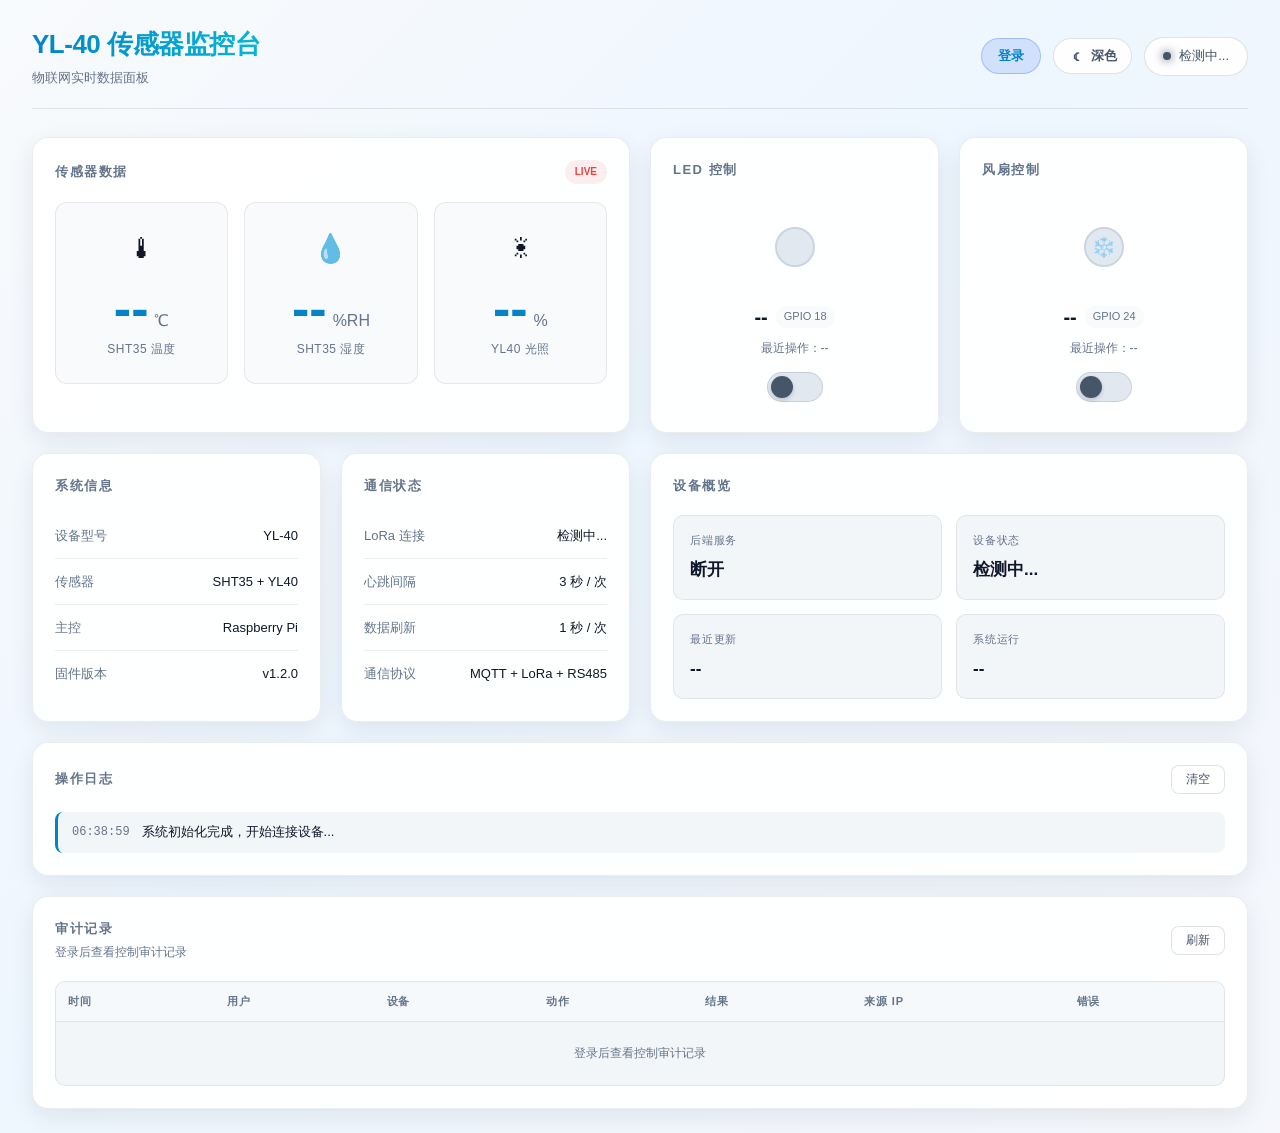
==== frontend/index.html @ 2ac8894a "2.3" ====
<!DOCTYPE html>
<html lang="zh-CN">
<head>
    <meta charset="utf-8">
    <meta name="viewport" content="width=device-width, initial-scale=1.0">
    <title>YL40 监控台</title>
    <link rel="icon" href="favicon.svg" type="image/svg+xml">
    <link rel="stylesheet" href="style.css?v=20260604-auth-toast">
</head>
<body>
    <div class="container">
        <header class="page-header">
            <div class="header-left">
                <h1>YL-40 传感器监控台</h1>
                <p class="subtitle">物联网实时数据面板</p>
            </div>
            <div class="header-right">
                <button class="login-btn" id="login-button" type="button" aria-label="登录控制权限">
                    <span id="login-label">登录</span>
                </button>
                <button class="theme-toggle" id="theme-toggle" type="button" aria-label="切换浅色模式">
                    <span class="theme-icon" id="theme-icon">☀</span>
                    <span id="theme-label">浅色</span>
                </button>
                <div class="device-badge" id="device-badge">
                    <span class="badge-dot"></span>
                    <span id="device-status">检测中...</span>
                </div>
            </div>
        </header>

        <main class="dashboard-grid">
            <!-- 第一行：传感器(2列) + LED(1列) + 风扇(1列) -->
            <section class="card card-col-2">
                <div class="card-header">
                    <h2>传感器数据</h2>
                    <span class="live-badge">LIVE</span>
                </div>
                <div class="metrics-grid metrics-large">
                    <div class="metric-box">
                        <div class="metric-icon">🌡</div>
                        <div class="metric-data">
                            <span class="metric-value" id="temp">--</span>
                            <span class="metric-unit">℃</span>
                        </div>
                        <div class="metric-label">SHT35 温度</div>
                    </div>
                    <div class="metric-box">
                        <div class="metric-icon">💧</div>
                        <div class="metric-data">
                            <span class="metric-value" id="humidity">--</span>
                            <span class="metric-unit">%RH</span>
                        </div>
                        <div class="metric-label">SHT35 湿度</div>
                    </div>
                    <div class="metric-box">
                        <div class="metric-icon">☀</div>
                        <div class="metric-data">
                            <span class="metric-value" id="light">--</span>
                            <span class="metric-unit">%</span>
                        </div>
                        <div class="metric-label">YL40 光照</div>
                    </div>
                </div>
            </section>

            <section class="card">
                <div class="card-header">
                    <h2>LED 控制</h2>
                </div>
                <div class="control-panel">
                    <div class="control-visual">
                        <div class="led-glow" id="led-glow"></div>
                        <div class="led-bulb" id="led-bulb"></div>
                    </div>
                    <div class="control-info">
                        <div class="control-state-row">
                            <span class="control-state" id="led-status">--</span>
                            <span class="control-pin">GPIO 18</span>
                        </div>
                        <div class="control-meta">
                            最近操作：<span id="led-last-time">--</span>
                        </div>
                    </div>
                    <label class="switch">
                        <input type="checkbox" id="led-switch">
                        <span class="slider"></span>
                    </label>
                </div>
            </section>

            <section class="card">
                <div class="card-header">
                    <h2>风扇控制</h2>
                </div>
                <div class="control-panel">
                    <div class="control-visual">
                        <div class="fan-glow" id="fan-glow"></div>
                        <div class="fan-icon" id="fan-bulb">❄️</div>
                    </div>
                    <div class="control-info">
                        <div class="control-state-row">
                            <span class="control-state" id="fan-status">--</span>
                            <span class="control-pin">GPIO 24</span>
                        </div>
                        <div class="control-meta">
                            最近操作：<span id="fan-last-time">--</span>
                        </div>
                    </div>
                    <label class="switch">
                        <input type="checkbox" id="fan-switch">
                        <span class="slider"></span>
                    </label>
                </div>
            </section>

            <!-- 第二行：系统信息(1列) + 通信状态(1列) + 设备概览(2列) -->
            <section class="card">
                <div class="card-header">
                    <h2>系统信息</h2>
                </div>
                <div class="info-list">
                    <div class="info-row">
                        <span class="info-key">设备型号</span>
                        <span class="info-val">YL-40</span>
                    </div>
                    <div class="info-row">
                        <span class="info-key">传感器</span>
                        <span class="info-val">SHT35 + YL40</span>
                    </div>
                    <div class="info-row">
                        <span class="info-key">主控</span>
                        <span class="info-val">Raspberry Pi</span>
                    </div>
                    <div class="info-row">
                        <span class="info-key">固件版本</span>
                        <span class="info-val">v1.2.0</span>
                    </div>
                </div>
            </section>

            <section class="card">
                <div class="card-header">
                    <h2>通信状态</h2>
                </div>
                <div class="info-list">
                    <div class="info-row">
                        <span class="info-key">LoRa 连接</span>
                        <span class="info-val" id="lora-status">检测中...</span>
                    </div>
                    <div class="info-row">
                        <span class="info-key">心跳间隔</span>
                        <span class="info-val">3 秒 / 次</span>
                    </div>
                    <div class="info-row">
                        <span class="info-key">数据刷新</span>
                        <span class="info-val">1 秒 / 次</span>
                    </div>
                    <div class="info-row">
                        <span class="info-key">通信协议</span>
                        <span class="info-val">MQTT + LoRa + RS485</span>
                    </div>
                </div>
            </section>

            <section class="card card-col-2">
                <div class="card-header">
                    <h2>设备概览</h2>
                </div>
                <div class="overview-grid">
                    <div class="overview-item">
                        <span class="overview-label">后端服务</span>
                        <span class="overview-value" id="backend-status">连接中...</span>
                    </div>
                    <div class="overview-item">
                        <span class="overview-label">设备状态</span>
                        <span class="overview-value" id="overview-device-status">检测中...</span>
                    </div>
                    <div class="overview-item">
                        <span class="overview-label">最近更新</span>
                        <span class="overview-value" id="last-update-time">--</span>
                    </div>
                    <div class="overview-item">
                        <span class="overview-label">系统运行</span>
                        <span class="overview-value" id="uptime">--</span>
                    </div>
                </div>
            </section>

            <!-- 第三行：日志占满整行 -->
            <section class="card log-card">
                <div class="card-header">
                    <h2>操作日志</h2>
                    <button class="clear-btn" id="clear-log">清空</button>
                </div>
                <div class="log-list" id="log-list"></div>
            </section>

            <section class="card audit-card">
                <div class="card-header">
                    <div>
                        <h2>审计记录</h2>
                        <p class="audit-subtitle" id="audit-hint">登录后查看控制审计记录</p>
                    </div>
                    <button class="clear-btn" id="audit-refresh" type="button">刷新</button>
                </div>
                <div class="audit-table-wrap">
                    <table class="audit-table">
                        <thead>
                            <tr>
                                <th>时间</th>
                                <th>用户</th>
                                <th>设备</th>
                                <th>动作</th>
                                <th>结果</th>
                                <th>来源 IP</th>
                                <th>错误</th>
                            </tr>
                        </thead>
                        <tbody id="audit-log-list">
                            <tr>
                                <td colspan="7" class="audit-empty">登录后查看控制审计记录</td>
                            </tr>
                        </tbody>
                    </table>
                </div>
            </section>
        </main>
    </div>

    <div class="modal-backdrop hidden" id="login-modal" aria-hidden="true">
        <div class="login-modal" role="dialog" aria-modal="true" aria-labelledby="login-title">
            <div class="login-visual">
                <div class="login-orbit">
                    <span></span>
                    <span></span>
                    <span></span>
                    <div class="login-core">YL</div>
                </div>
                <div class="login-visual-copy">
                    <h2>硬件控制权限</h2>
                    <p>登录后才能写入 LoRa 控制链路，传感器与设备状态仍保持实时可见。</p>
                </div>
                <div class="login-signal-grid">
                    <div>
                        <span>AUTH</span>
                        <strong>TOKEN</strong>
                    </div>
                    <div>
                        <span>WRITE</span>
                        <strong>LOCKED</strong>
                    </div>
                    <div>
                        <span>BUS</span>
                        <strong>SERIAL</strong>
                    </div>
                </div>
            </div>
            <div class="login-panel">
                <div class="login-modal-header">
                    <div>
                        <span class="login-kicker">SECURE CONTROL</span>
                        <h2 id="login-title">登录控制权限</h2>
                    </div>
                    <button class="modal-close" id="login-close" type="button" aria-label="关闭登录弹窗">×</button>
                </div>
                <form class="login-form" id="login-form">
                    <label class="login-field">
                        <span>用户名</span>
                        <input id="login-username" name="username" type="text" autocomplete="username" required>
                    </label>
                    <label class="login-field">
                        <span>密码</span>
                        <input id="login-password" name="password" type="password" autocomplete="current-password" required>
                    </label>
                    <p class="login-help">注册请联系管理员</p>
                    <p class="login-error hidden" id="login-error"></p>
                    <button class="login-submit" id="login-submit" type="submit">登录</button>
                </form>
            </div>
        </div>
    </div>

    <div class="auth-toast hidden" id="auth-toast" role="status" aria-live="polite">
        <span class="auth-toast-dot"></span>
        <div>
            <strong id="auth-toast-title">控制权限已退出</strong>
            <p id="auth-toast-message">LED 与风扇状态保持不变</p>
        </div>
    </div>

    <script src="app.js?v=20260607-sse"></script>
</body>
</html>
---- frontend/style.css ----
* {
    margin: 0;
    padding: 0;
    box-sizing: border-box;
}

:root {
    --page-bg: linear-gradient(135deg, #0a0f1e 0%, #0f172a 40%, #1a1a40 100%);
    --text-main: #e2e8f0;
    --text-muted: #64748b;
    --text-soft: #94a3b8;
    --text-faint: #475569;
    --card-bg: rgba(30, 41, 59, 0.5);
    --panel-bg: rgba(15, 23, 42, 0.4);
    --panel-bg-soft: rgba(15, 23, 42, 0.35);
    --control-bg: #334155;
    --control-border: #475569;
    --border-soft: rgba(148, 163, 184, 0.08);
    --border-mid: rgba(148, 163, 184, 0.15);
    --header-border: rgba(148, 163, 184, 0.12);
    --shadow-card: 0 4px 24px rgba(0, 0, 0, 0.25);
    --shadow-card-hover: 0 8px 36px rgba(0, 0, 0, 0.35);
    --accent: #38bdf8;
    --accent-gradient-end: #22d3ee;
    --accent-strong: #3b82f6;
    --accent-soft: rgba(59, 130, 246, 0.25);
    --accent-border: rgba(59, 130, 246, 0.5);
    --accent-hover-border: rgba(56, 189, 248, 0.18);
    --accent-glow: rgba(59, 130, 246, 0.35);
    --accent-glow-soft: rgba(59, 130, 246, 0.12);
    --led-border-on: #60a5fa;
    --success: #34d399;
    --success-strong: #10b981;
    --success-soft: rgba(16, 185, 129, 0.08);
    --success-border: rgba(16, 185, 129, 0.4);
    --success-glow: rgba(16, 185, 129, 0.35);
    --success-glow-soft: rgba(16, 185, 129, 0.12);
    --error: #f87171;
    --error-strong: #ef4444;
    --error-soft: rgba(239, 68, 68, 0.1);
    --error-border: rgba(239, 68, 68, 0.4);
    --error-hover-border: rgba(239, 68, 68, 0.25);
    --button-bg: rgba(30, 41, 59, 0.8);
    --scroll-track: rgba(15, 23, 42, 0.3);
    --scroll-thumb: rgba(100, 116, 139, 0.4);
    --knob-shadow: rgba(0, 0, 0, 0.3);
}

body[data-theme="light"] {
    --page-bg: linear-gradient(135deg, #f8fafc 0%, #eef6ff 45%, #f5f7fb 100%);
    --text-main: #0f172a;
    --text-muted: #64748b;
    --text-soft: #475569;
    --text-faint: #64748b;
    --card-bg: rgba(255, 255, 255, 0.92);
    --panel-bg: rgba(248, 250, 252, 0.9);
    --panel-bg-soft: rgba(241, 245, 249, 0.86);
    --control-bg: #e2e8f0;
    --control-border: #cbd5e1;
    --border-soft: rgba(15, 23, 42, 0.08);
    --border-mid: rgba(15, 23, 42, 0.12);
    --header-border: rgba(15, 23, 42, 0.1);
    --shadow-card: 0 8px 24px rgba(15, 23, 42, 0.08);
    --shadow-card-hover: 0 14px 34px rgba(15, 23, 42, 0.12);
    --accent: #0284c7;
    --accent-gradient-end: #06b6d4;
    --accent-strong: #2563eb;
    --accent-soft: rgba(37, 99, 235, 0.14);
    --accent-border: rgba(37, 99, 235, 0.28);
    --accent-hover-border: rgba(2, 132, 199, 0.22);
    --accent-glow: rgba(37, 99, 235, 0.22);
    --accent-glow-soft: rgba(37, 99, 235, 0.1);
    --led-border-on: #60a5fa;
    --success: #059669;
    --success-strong: #10b981;
    --success-soft: rgba(5, 150, 105, 0.08);
    --success-border: rgba(5, 150, 105, 0.28);
    --success-glow: rgba(16, 185, 129, 0.22);
    --success-glow-soft: rgba(16, 185, 129, 0.1);
    --error: #dc2626;
    --error-strong: #ef4444;
    --error-soft: rgba(220, 38, 38, 0.08);
    --error-border: rgba(220, 38, 38, 0.28);
    --error-hover-border: rgba(220, 38, 38, 0.22);
    --button-bg: rgba(255, 255, 255, 0.9);
    --scroll-track: rgba(226, 232, 240, 0.7);
    --scroll-thumb: rgba(100, 116, 139, 0.45);
    --knob-shadow: rgba(15, 23, 42, 0.18);
}

body {
    font-family: -apple-system, BlinkMacSystemFont, "Segoe UI", Roboto, "Helvetica Neue", Arial, sans-serif;
    background: var(--page-bg);
    color: var(--text-main);
    min-height: 100vh;
    line-height: 1.6;
    transition: background 0.25s ease, color 0.25s ease;
}

/* ========== Container ========== */
.container {
    max-width: 1500px;
    margin: 0 auto;
    padding: 24px 32px;
}

/* ========== Header ========== */
.page-header {
    display: flex;
    justify-content: space-between;
    align-items: center;
    flex-wrap: wrap;
    gap: 16px;
    margin-bottom: 28px;
    padding-bottom: 20px;
    border-bottom: 1px solid var(--header-border);
}

.header-left h1 {
    font-size: 26px;
    font-weight: 700;
    background: linear-gradient(90deg, var(--accent), var(--accent-gradient-end));
    -webkit-background-clip: text;
    -webkit-text-fill-color: transparent;
    background-clip: text;
    letter-spacing: -0.5px;
}

.subtitle {
    color: var(--text-muted);
    font-size: 13px;
    margin-top: 2px;
}

.header-right {
    display: flex;
    align-items: center;
    gap: 12px;
    flex-wrap: wrap;
}

.theme-toggle {
    display: inline-flex;
    align-items: center;
    gap: 7px;
    min-height: 36px;
    padding: 8px 14px;
    border-radius: 18px;
    border: 1px solid var(--border-mid);
    background: var(--button-bg);
    color: var(--text-soft);
    font-size: 13px;
    font-weight: 600;
    cursor: pointer;
    transition: color 0.2s ease, background 0.2s ease, border-color 0.2s ease, transform 0.2s ease;
}

.theme-toggle:hover {
    color: var(--accent);
    border-color: var(--accent-border);
    transform: translateY(-1px);
}

.login-btn {
    display: inline-flex;
    align-items: center;
    justify-content: center;
    min-height: 36px;
    padding: 8px 16px;
    border-radius: 18px;
    border: 1px solid var(--accent-border);
    background: var(--accent-soft);
    color: var(--accent);
    font-size: 13px;
    font-weight: 700;
    cursor: pointer;
    transition: color 0.2s ease, background 0.2s ease, border-color 0.2s ease, transform 0.2s ease;
}

.login-btn:hover {
    border-color: var(--accent);
    transform: translateY(-1px);
}

.login-btn.authed {
    color: var(--success);
    background: var(--success-soft);
    border-color: var(--success-border);
}

.login-btn.auth-flash {
    animation: authButtonFlash 0.9s ease;
}

@keyframes authButtonFlash {
    0% { transform: translateY(0) scale(1); }
    35% {
        transform: translateY(-1px) scale(1.04);
        box-shadow: 0 0 0 5px var(--success-soft), 0 0 24px var(--success-glow);
    }
    100% { transform: translateY(0) scale(1); }
}

.theme-icon {
    width: 16px;
    text-align: center;
    line-height: 1;
}

.device-badge {
    display: flex;
    align-items: center;
    gap: 8px;
    padding: 8px 18px;
    border-radius: 20px;
    font-size: 13px;
    font-weight: 500;
    background: var(--button-bg);
    border: 1px solid var(--border-mid);
    transition: all 0.3s;
    color: var(--text-soft);
}

.device-badge.online {
    border-color: var(--success-border);
    color: var(--success);
    background: var(--success-soft);
}

.device-badge.offline {
    border-color: var(--error-border);
    color: var(--error);
    background: var(--error-soft);
}

.badge-dot {
    width: 8px;
    height: 8px;
    border-radius: 50%;
    background: currentColor;
    box-shadow: 0 0 10px currentColor;
}

/* ========== Grid Layout ========== */
.dashboard-grid {
    display: grid;
    grid-template-columns: repeat(4, 1fr);
    gap: 20px;
}

.dashboard-grid > * {
    min-width: 0;
}

.card-col-2 {
    grid-column: span 2;
}

.log-card {
    grid-column: 1 / -1;
}

/* ========== Card ========== */
.card {
    min-width: 0;
    background: var(--card-bg);
    backdrop-filter: blur(16px);
    -webkit-backdrop-filter: blur(16px);
    border: 1px solid var(--border-soft);
    border-radius: 16px;
    padding: 22px;
    box-shadow: var(--shadow-card);
    transition: transform 0.25s ease, border-color 0.25s ease, box-shadow 0.25s ease, background 0.25s ease;
}

.card:hover {
    border-color: var(--accent-hover-border);
    box-shadow: var(--shadow-card-hover);
    transform: translateY(-2px);
}

.card-header {
    display: flex;
    justify-content: space-between;
    align-items: center;
    margin-bottom: 18px;
}

.card-header h2 {
    font-size: 13px;
    font-weight: 600;
    color: var(--text-faint);
    text-transform: uppercase;
    letter-spacing: 1.5px;
}

.live-badge {
    font-size: 10px;
    font-weight: 800;
    color: var(--error-strong);
    background: var(--error-soft);
    padding: 4px 10px;
    border-radius: 12px;
    animation: pulse 2.5s infinite;
}

@keyframes pulse {
    0%, 100% { opacity: 1; }
    50% { opacity: 0.35; }
}

/* ========== Metrics ========== */
.metrics-grid {
    display: grid;
    grid-template-columns: repeat(3, minmax(0, 1fr));
    gap: 16px;
}

.metric-box {
    text-align: center;
    padding: 24px 16px;
    background: var(--panel-bg);
    border-radius: 12px;
    border: 1px solid var(--border-soft);
}

.metric-icon {
    font-size: 28px;
    margin-bottom: 10px;
    filter: grayscale(0.2);
}

.metric-data {
    display: flex;
    justify-content: center;
    align-items: baseline;
    gap: 6px;
    margin-bottom: 6px;
}

.metric-value {
    font-size: 52px;
    font-weight: 700;
    color: var(--accent);
    line-height: 1;
    font-variant-numeric: tabular-nums;
}

.metric-unit {
    font-size: 16px;
    color: var(--text-muted);
    font-weight: 500;
}

.metric-label {
    font-size: 12px;
    color: var(--text-faint);
    letter-spacing: 0.5px;
}

/* ========== Control Panel (LED & Fan) ========== */
.control-panel {
    display: flex;
    flex-direction: column;
    align-items: center;
    gap: 14px;
    padding: 8px 0;
}

.control-visual {
    position: relative;
    width: 80px;
    height: 80px;
    display: flex;
    align-items: center;
    justify-content: center;
}

/* LED bulb */
.led-bulb {
    position: relative;
    width: 40px;
    height: 40px;
    border-radius: 50%;
    background: var(--control-bg);
    border: 2px solid var(--control-border);
    transition: all 0.4s ease;
    z-index: 2;
}

.led-bulb.on {
    background: var(--accent-strong);
    border-color: var(--led-border-on);
    box-shadow: 0 0 20px var(--accent-strong), 0 0 40px var(--accent-glow);
}

.led-glow {
    position: absolute;
    width: 40px;
    height: 40px;
    border-radius: 50%;
    background: transparent;
    transition: all 0.4s ease;
    z-index: 1;
}

.led-glow.on {
    width: 72px;
    height: 72px;
    background: var(--accent-glow-soft);
    filter: blur(14px);
}

/* Fan icon */
.fan-icon {
    position: relative;
    width: 40px;
    height: 40px;
    border-radius: 50%;
    background: var(--control-bg);
    border: 2px solid var(--control-border);
    font-size: 20px;
    display: flex;
    align-items: center;
    justify-content: center;
    z-index: 2;
    user-select: none;
    transition: all 0.35s ease;
}

.fan-icon.on {
    background: rgba(59, 130, 246, 0.1);
    border-color: rgba(96, 165, 250, 0.66);
    box-shadow: 0 0 16px rgba(59, 130, 246, 0.38), 0 0 28px rgba(79, 70, 229, 0.14);
    animation: fanSpin 0.6s linear infinite;
}

@keyframes fanSpin {
    from { transform: rotate(0deg); }
    to { transform: rotate(360deg); }
}

.fan-glow {
    position: absolute;
    width: 40px;
    height: 40px;
    border-radius: 50%;
    background: transparent;
    transition: all 0.4s ease;
    z-index: 1;
}

.fan-glow.on {
    width: 72px;
    height: 72px;
    background: var(--accent-glow-soft);
    filter: blur(14px);
}

/* Control info text */
.control-info {
    text-align: center;
    display: flex;
    flex-direction: column;
    gap: 6px;
}

.control-state-row {
    display: flex;
    align-items: center;
    justify-content: center;
    gap: 8px;
}

.control-state {
    font-size: 20px;
    font-weight: 700;
    color: var(--text-main);
}

.control-pin {
    font-size: 11px;
    color: var(--text-muted);
    background: var(--panel-bg);
    padding: 2px 8px;
    border-radius: 10px;
}

.control-meta {
    font-size: 12px;
    color: var(--text-faint);
}

/* ========== Switch ========== */
.switch {
    position: relative;
    display: inline-block;
    width: 56px;
    height: 30px;
}

.switch input {
    opacity: 0;
    width: 0;
    height: 0;
}

.slider {
    position: absolute;
    cursor: pointer;
    top: 0;
    left: 0;
    right: 0;
    bottom: 0;
    background-color: var(--control-bg);
    transition: .3s;
    border-radius: 30px;
    border: 1px solid var(--border-mid);
}

.slider:before {
    position: absolute;
    content: "";
    height: 22px;
    width: 22px;
    left: 3px;
    bottom: 3px;
    background-color: var(--text-soft);
    transition: .3s;
    border-radius: 50%;
    box-shadow: 0 2px 4px var(--knob-shadow);
}

input:checked + .slider {
    background-color: var(--accent-soft);
    border-color: var(--accent-border);
}

input:checked + .slider:before {
    transform: translateX(26px);
    background-color: var(--accent-strong);
    box-shadow: 0 0 12px var(--accent-strong);
}

input:disabled + .slider {
    background-color: var(--panel-bg-soft);
    cursor: not-allowed;
}

input:disabled + .slider:before {
    background-color: var(--text-faint);
}

/* ========== Info List ========== */
.info-list {
    display: flex;
    flex-direction: column;
    gap: 2px;
}

.info-row {
    display: flex;
    justify-content: space-between;
    align-items: center;
    padding: 11px 0;
    border-bottom: 1px solid var(--border-soft);
}

.info-row:last-child {
    border-bottom: none;
}

.info-key {
    color: var(--text-muted);
    font-size: 13px;
}

.info-val {
    color: var(--text-main);
    font-size: 13px;
    font-weight: 500;
}

.status-ok {
    color: var(--success);
}

.status-err {
    color: var(--error);
}

/* ========== Overview Grid ========== */
.overview-grid {
    display: grid;
    grid-template-columns: repeat(2, 1fr);
    gap: 14px;
}

.overview-item {
    background: var(--panel-bg-soft);
    border-radius: 10px;
    padding: 16px;
    border: 1px solid var(--border-soft);
}

.overview-label {
    display: block;
    font-size: 11px;
    color: var(--text-muted);
    margin-bottom: 6px;
    text-transform: uppercase;
    letter-spacing: 0.8px;
}

.overview-value {
    display: block;
    font-size: 17px;
    font-weight: 600;
    color: var(--text-main);
}

/* ========== Log ========== */
.log-card {
    grid-column: 1 / -1;
}

.log-list {
    max-height: 200px;
    overflow-y: auto;
    display: flex;
    flex-direction: column;
    gap: 6px;
}

.log-list::-webkit-scrollbar {
    width: 6px;
}

.log-list::-webkit-scrollbar-track {
    background: var(--scroll-track);
    border-radius: 3px;
}

.log-list::-webkit-scrollbar-thumb {
    background: var(--scroll-thumb);
    border-radius: 3px;
}

.log-entry {
    display: flex;
    gap: 12px;
    padding: 10px 14px;
    border-radius: 8px;
    font-size: 13px;
    background: var(--panel-bg-soft);
    border-left: 3px solid var(--text-muted);
    align-items: center;
}

.log-entry.info {
    border-left-color: var(--accent);
}

.log-entry.action {
    border-left-color: var(--success);
}

.log-entry.error {
    border-left-color: var(--error);
}

.log-time {
    color: var(--text-muted);
    font-family: "SF Mono", Monaco, "Cascadia Code", monospace;
    font-size: 12px;
    white-space: nowrap;
    flex-shrink: 0;
}

.log-text {
    color: var(--text-main);
}

.clear-btn {
    padding: 5px 14px;
    border-radius: 8px;
    border: 1px solid var(--border-mid);
    background: var(--button-bg);
    color: var(--text-soft);
    font-size: 12px;
    cursor: pointer;
    transition: all 0.2s;
}

.clear-btn:hover {
    background: var(--error-soft);
    border-color: var(--error-hover-border);
    color: var(--error);
}

/* ========== Audit Log ========== */
.audit-card {
    grid-column: 1 / -1;
}

.audit-subtitle {
    margin-top: 4px;
    color: var(--text-muted);
    font-size: 12px;
    letter-spacing: 0;
}

.audit-table-wrap {
    width: 100%;
    max-width: 100%;
    max-height: 280px;
    overflow-x: auto;
    overflow-y: auto;
    border: 1px solid var(--border-soft);
    border-radius: 10px;
    background: var(--panel-bg-soft);
}

.audit-table {
    width: 100%;
    min-width: 860px;
    border-collapse: collapse;
    font-size: 12px;
}

.audit-table th,
.audit-table td {
    padding: 11px 12px;
    border-bottom: 1px solid var(--border-soft);
    text-align: left;
    vertical-align: middle;
}

.audit-table th {
    position: sticky;
    top: 0;
    z-index: 1;
    background: var(--panel-bg);
    color: var(--text-muted);
    font-size: 11px;
    font-weight: 800;
    letter-spacing: 0.8px;
    text-transform: uppercase;
}

.audit-table tr:last-child td {
    border-bottom: none;
}

.audit-table td {
    color: var(--text-soft);
}

.audit-time {
    color: var(--text-main) !important;
    font-family: "SF Mono", Monaco, "Cascadia Code", monospace;
    white-space: nowrap;
}

.audit-empty {
    padding: 22px 12px !important;
    text-align: center !important;
    color: var(--text-muted) !important;
}

.audit-badge {
    display: inline-flex;
    align-items: center;
    justify-content: center;
    min-width: 44px;
    padding: 3px 8px;
    border-radius: 999px;
    border: 1px solid var(--border-mid);
    background: var(--button-bg);
    color: var(--text-soft);
    font-size: 11px;
    font-weight: 800;
    line-height: 1.2;
}

.audit-badge.device,
.audit-badge.action {
    border-color: var(--accent-border);
    background: var(--accent-soft);
    color: var(--accent);
}

.audit-badge.success {
    border-color: var(--success-border);
    background: var(--success-soft);
    color: var(--success);
}

.audit-badge.failed {
    border-color: var(--error-border);
    background: var(--error-soft);
    color: var(--error);
}

.audit-error-text {
    color: var(--error) !important;
    max-width: 260px;
}

/* ========== Login Modal ========== */
.hidden {
    display: none !important;
}

.modal-backdrop {
    position: fixed;
    inset: 0;
    z-index: 1000;
    display: flex;
    align-items: center;
    justify-content: center;
    padding: 28px;
    background:
        radial-gradient(circle at 30% 20%, rgba(56, 189, 248, 0.2), transparent 28%),
        radial-gradient(circle at 78% 35%, rgba(16, 185, 129, 0.14), transparent 30%),
        rgba(2, 6, 23, 0.72);
    backdrop-filter: blur(14px) saturate(1.15);
    -webkit-backdrop-filter: blur(14px) saturate(1.15);
}

.login-modal {
    position: relative;
    display: grid;
    grid-template-columns: minmax(280px, 0.9fr) minmax(360px, 1fr);
    width: min(860px, 100%);
    min-height: 520px;
    overflow: hidden;
    border-radius: 26px;
    background:
        linear-gradient(135deg, rgba(15, 23, 42, 0.96), rgba(30, 41, 59, 0.92)),
        var(--card-bg);
    border: 1px solid rgba(148, 163, 184, 0.24);
    box-shadow:
        0 30px 90px rgba(0, 0, 0, 0.46),
        inset 0 1px 0 rgba(255, 255, 255, 0.08);
}

body[data-theme="light"] .login-modal {
    background:
        linear-gradient(135deg, rgba(255, 255, 255, 0.98), rgba(241, 245, 249, 0.95)),
        var(--card-bg);
    border-color: rgba(15, 23, 42, 0.12);
    box-shadow: 0 30px 90px rgba(15, 23, 42, 0.18);
}

.login-visual {
    position: relative;
    display: flex;
    flex-direction: column;
    justify-content: space-between;
    padding: 34px;
    background:
        linear-gradient(155deg, rgba(14, 165, 233, 0.22), transparent 45%),
        linear-gradient(20deg, rgba(16, 185, 129, 0.18), transparent 45%),
        rgba(15, 23, 42, 0.72);
    border-right: 1px solid rgba(148, 163, 184, 0.16);
}

body[data-theme="light"] .login-visual {
    background:
        linear-gradient(155deg, rgba(2, 132, 199, 0.14), transparent 45%),
        linear-gradient(20deg, rgba(5, 150, 105, 0.12), transparent 45%),
        rgba(248, 250, 252, 0.7);
}

.login-visual::before {
    content: "";
    position: absolute;
    inset: 0;
    opacity: 0.32;
    background-image:
        linear-gradient(rgba(148, 163, 184, 0.16) 1px, transparent 1px),
        linear-gradient(90deg, rgba(148, 163, 184, 0.16) 1px, transparent 1px);
    background-size: 34px 34px;
    mask-image: linear-gradient(to bottom, black, transparent 86%);
    pointer-events: none;
}

.login-orbit {
    position: relative;
    width: 220px;
    height: 220px;
    margin: 16px auto 0;
    border-radius: 50%;
    border: 1px solid rgba(56, 189, 248, 0.32);
    box-shadow:
        0 0 45px rgba(56, 189, 248, 0.18),
        inset 0 0 40px rgba(56, 189, 248, 0.08);
}

.login-orbit span {
    position: absolute;
    border-radius: 50%;
    border: 1px solid rgba(56, 189, 248, 0.22);
}

.login-orbit span:nth-child(1) {
    inset: 24px;
}

.login-orbit span:nth-child(2) {
    inset: 52px;
    border-color: rgba(16, 185, 129, 0.3);
}

.login-orbit span:nth-child(3) {
    width: 11px;
    height: 11px;
    top: 34px;
    right: 44px;
    background: var(--accent);
    border: none;
    box-shadow: 0 0 22px var(--accent);
}

.login-core {
    position: absolute;
    inset: 74px;
    display: flex;
    align-items: center;
    justify-content: center;
    border-radius: 50%;
    color: #e0f2fe;
    font-size: 32px;
    font-weight: 900;
    letter-spacing: 1px;
    background: linear-gradient(135deg, rgba(14, 165, 233, 0.95), rgba(16, 185, 129, 0.82));
    box-shadow: 0 18px 48px rgba(14, 165, 233, 0.32);
}

.login-visual-copy {
    position: relative;
    z-index: 1;
}

.login-visual-copy h2 {
    color: var(--text-main);
    font-size: 28px;
    line-height: 1.15;
    margin-bottom: 10px;
}

.login-visual-copy p {
    color: var(--text-soft);
    font-size: 14px;
    line-height: 1.7;
}

.login-signal-grid {
    position: relative;
    z-index: 1;
    display: grid;
    grid-template-columns: repeat(3, 1fr);
    gap: 9px;
}

.login-signal-grid div {
    padding: 12px 10px;
    border-radius: 12px;
    border: 1px solid rgba(148, 163, 184, 0.16);
    background: rgba(15, 23, 42, 0.35);
}

body[data-theme="light"] .login-signal-grid div {
    background: rgba(255, 255, 255, 0.52);
}

.login-signal-grid span {
    display: block;
    color: var(--text-muted);
    font-size: 10px;
    font-weight: 800;
    letter-spacing: 1px;
}

.login-signal-grid strong {
    display: block;
    color: var(--accent);
    font-size: 12px;
    margin-top: 4px;
}

.login-panel {
    display: flex;
    flex-direction: column;
    justify-content: center;
    padding: 44px 42px;
}

.login-modal-header {
    display: flex;
    align-items: center;
    justify-content: space-between;
    gap: 12px;
    margin-bottom: 28px;
}

.login-modal-header h2 {
    font-size: 30px;
    line-height: 1.15;
    color: var(--text-main);
}

.login-kicker {
    display: block;
    margin-bottom: 8px;
    color: var(--accent);
    font-size: 11px;
    font-weight: 900;
    letter-spacing: 1.8px;
}

.modal-close {
    flex: 0 0 auto;
    width: 38px;
    height: 38px;
    border-radius: 50%;
    border: 1px solid var(--border-mid);
    background: var(--button-bg);
    color: var(--text-soft);
    font-size: 20px;
    line-height: 1;
    cursor: pointer;
}

.modal-close:hover {
    color: var(--error);
    border-color: var(--error-border);
}

.login-form {
    display: flex;
    flex-direction: column;
    gap: 18px;
}

.login-field {
    display: flex;
    flex-direction: column;
    gap: 9px;
    color: var(--text-soft);
    font-size: 14px;
    font-weight: 700;
}

.login-field input {
    height: 54px;
    border-radius: 14px;
    border: 1px solid var(--border-mid);
    background: rgba(15, 23, 42, 0.36);
    color: var(--text-main);
    padding: 0 16px;
    font-size: 16px;
    outline: none;
    transition: border-color 0.2s ease, box-shadow 0.2s ease, background 0.2s ease;
}

body[data-theme="light"] .login-field input {
    background: rgba(255, 255, 255, 0.74);
}

.login-field input:focus {
    border-color: var(--accent-border);
    box-shadow: 0 0 0 3px var(--accent-glow-soft);
}

.login-help {
    color: var(--text-muted);
    font-size: 13px;
}

.login-error {
    color: var(--error);
    font-size: 13px;
    padding: 9px 11px;
    border-radius: 8px;
    border: 1px solid var(--error-border);
    background: var(--error-soft);
}

.login-submit {
    height: 54px;
    border-radius: 14px;
    border: 1px solid var(--accent-border);
    background: linear-gradient(135deg, var(--accent-strong), var(--accent-gradient-end));
    color: white;
    font-size: 16px;
    font-weight: 800;
    cursor: pointer;
    box-shadow: 0 18px 36px rgba(14, 165, 233, 0.22);
    transition: transform 0.2s ease, box-shadow 0.2s ease, filter 0.2s ease;
}

.login-submit:hover {
    border-color: var(--accent);
    transform: translateY(-1px);
    box-shadow: 0 22px 44px rgba(14, 165, 233, 0.28);
}

.login-submit:disabled {
    cursor: wait;
    filter: grayscale(0.25);
    opacity: 0.75;
    transform: none;
}

/* ========== Auth Toast ========== */
.auth-toast {
    position: fixed;
    top: 24px;
    left: 50%;
    right: auto;
    bottom: auto;
    z-index: 1100;
    display: flex;
    align-items: center;
    gap: 14px;
    width: min(360px, calc(100vw - 32px));
    padding: 16px 18px;
    border-radius: 16px;
    border: 1px solid var(--border-mid);
    background:
        linear-gradient(135deg, rgba(15, 23, 42, 0.92), rgba(30, 41, 59, 0.88)),
        var(--card-bg);
    box-shadow: 0 18px 48px rgba(0, 0, 0, 0.32);
    color: var(--text-main);
    opacity: 0;
    transform: translateX(-50%) translateY(-10px) scale(0.98);
    transition: opacity 0.22s ease, transform 0.22s ease;
    pointer-events: none;
}

body[data-theme="light"] .auth-toast {
    background:
        linear-gradient(135deg, rgba(255, 255, 255, 0.97), rgba(241, 245, 249, 0.94)),
        var(--card-bg);
    box-shadow: 0 18px 48px rgba(15, 23, 42, 0.14);
}

.auth-toast.show {
    opacity: 1;
    transform: translateX(-50%) translateY(0) scale(1);
}

.auth-toast-dot {
    flex: 0 0 auto;
    width: 13px;
    height: 13px;
    border-radius: 50%;
    background: var(--accent);
    box-shadow: 0 0 18px var(--accent);
}

.auth-toast.success {
    border-color: var(--success-border);
}

.auth-toast.success .auth-toast-dot {
    background: var(--success);
    box-shadow: 0 0 18px var(--success-glow);
}

.auth-toast.error {
    border-color: var(--error-border);
}

.auth-toast.error .auth-toast-dot {
    background: var(--error);
    box-shadow: 0 0 18px var(--error);
}

.auth-toast strong {
    display: block;
    font-size: 14px;
    line-height: 1.2;
}

.auth-toast p {
    margin-top: 4px;
    color: var(--text-soft);
    font-size: 12px;
    line-height: 1.4;
}

/* ========== Responsive ========== */
@media (max-width: 1200px) {
    .container {
        padding: 20px 24px;
    }

    .dashboard-grid {
        grid-template-columns: repeat(2, 1fr);
    }

    .card-col-2 {
        grid-column: span 2;
    }

    .metric-value {
        font-size: 44px;
    }
}

@media (max-width: 768px) {
    .container {
        padding: 16px;
    }

    .dashboard-grid {
        grid-template-columns: 1fr;
    }

    .card-col-2 {
        grid-column: span 1;
    }

    .page-header {
        flex-direction: column;
        align-items: flex-start;
    }

    .header-left h1 {
        font-size: 22px;
    }

    .metrics-grid {
        grid-template-columns: 1fr;
    }

    .metric-value {
        font-size: 40px;
    }

    .overview-grid {
        grid-template-columns: repeat(2, 1fr);
    }

    .modal-backdrop {
        padding: 14px;
    }

    .login-modal {
        grid-template-columns: 1fr;
        min-height: auto;
        max-height: calc(100vh - 28px);
        overflow-y: auto;
        border-radius: 22px;
    }

    .login-visual {
        min-height: 230px;
        padding: 24px;
        border-right: none;
        border-bottom: 1px solid rgba(148, 163, 184, 0.16);
    }

    .login-orbit {
        width: 150px;
        height: 150px;
        margin-top: 0;
    }

    .login-core {
        inset: 50px;
        font-size: 24px;
    }

    .login-visual-copy h2 {
        font-size: 22px;
    }

    .login-signal-grid {
        display: none;
    }

    .login-panel {
        padding: 28px 22px 24px;
    }

    .login-modal-header h2 {
        font-size: 24px;
    }

    .auth-toast {
        top: 16px;
        right: 16px;
        left: 16px;
        width: auto;
        transform: translateY(-10px) scale(0.98);
    }

    .auth-toast.show {
        transform: translateY(0) scale(1);
    }

    .audit-table {
        min-width: 680px;
    }
}
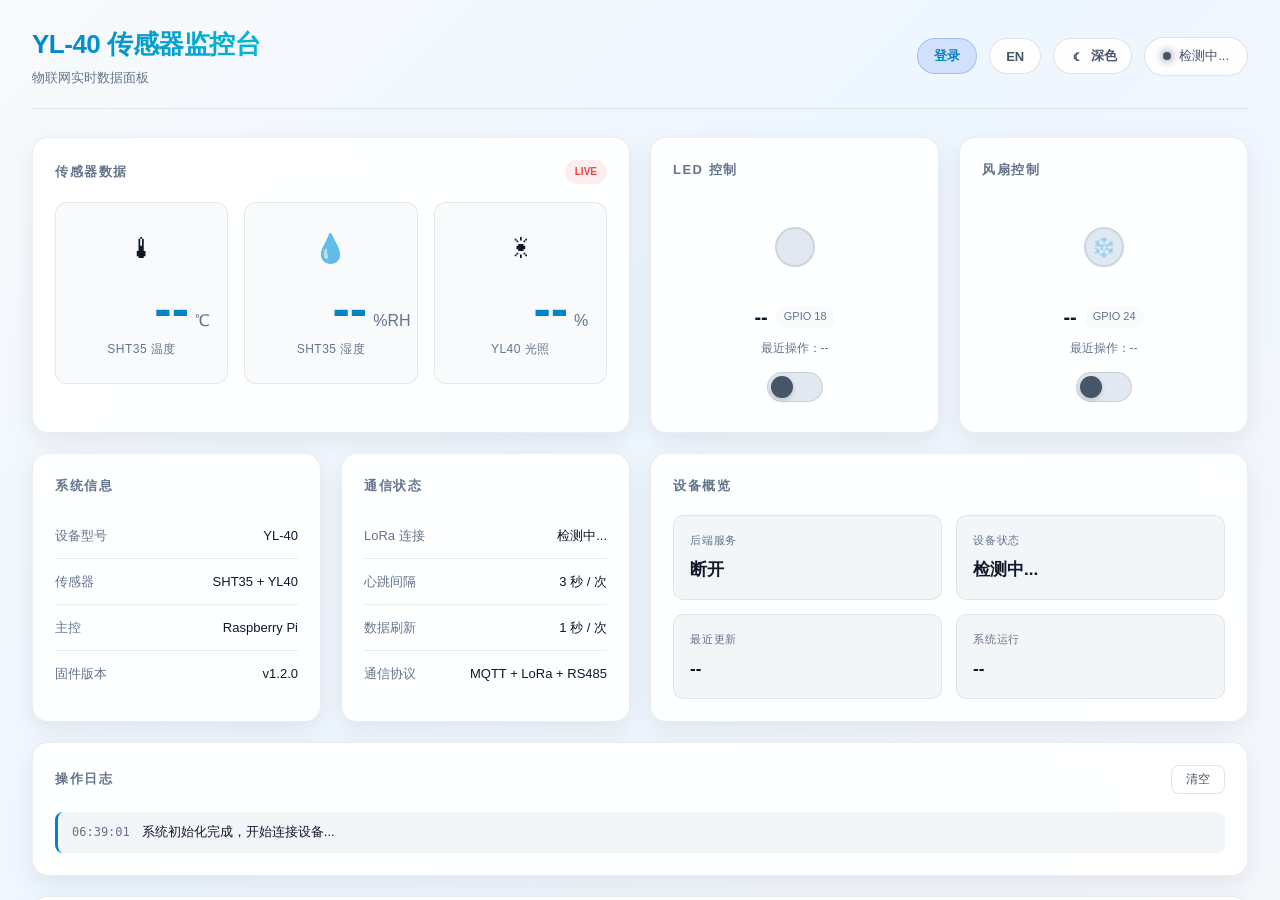
==== commit 0beb42b8: "2.8" ====
--- a/frontend/index.html
+++ b/frontend/index.html
@@ -5,18 +5,21 @@
     <meta name="viewport" content="width=device-width, initial-scale=1.0">
     <title>YL40 监控台</title>
     <link rel="icon" href="favicon.svg" type="image/svg+xml">
-    <link rel="stylesheet" href="style.css?v=20260604-auth-toast">
+    <link rel="stylesheet" href="style.css?v=20260607-metric-static">
 </head>
 <body>
     <div class="container">
         <header class="page-header">
             <div class="header-left">
-                <h1>YL-40 传感器监控台</h1>
-                <p class="subtitle">物联网实时数据面板</p>
+                <h1 data-i18n="appTitle">YL-40 传感器监控台</h1>
+                <p class="subtitle" data-i18n="subtitle">物联网实时数据面板</p>
             </div>
             <div class="header-right">
                 <button class="login-btn" id="login-button" type="button" aria-label="登录控制权限">
                     <span id="login-label">登录</span>
+                </button>
+                <button class="theme-toggle lang-toggle" id="lang-toggle" type="button" aria-label="Switch language">
+                    <span id="lang-label">EN</span>
                 </button>
                 <button class="theme-toggle" id="theme-toggle" type="button" aria-label="切换浅色模式">
                     <span class="theme-icon" id="theme-icon">☀</span>
@@ -33,7 +36,7 @@
             <!-- 第一行：传感器(2列) + LED(1列) + 风扇(1列) -->
             <section class="card card-col-2">
                 <div class="card-header">
-                    <h2>传感器数据</h2>
+                    <h2 data-i18n="sensorData">传感器数据</h2>
                     <span class="live-badge">LIVE</span>
                 </div>
                 <div class="metrics-grid metrics-large">
@@ -43,7 +46,7 @@
                             <span class="metric-value" id="temp">--</span>
                             <span class="metric-unit">℃</span>
                         </div>
-                        <div class="metric-label">SHT35 温度</div>
+                        <div class="metric-label" data-i18n="sht35Temp">SHT35 温度</div>
                     </div>
                     <div class="metric-box">
                         <div class="metric-icon">💧</div>
@@ -51,7 +54,7 @@
                             <span class="metric-value" id="humidity">--</span>
                             <span class="metric-unit">%RH</span>
                         </div>
-                        <div class="metric-label">SHT35 湿度</div>
+                        <div class="metric-label" data-i18n="sht35Humidity">SHT35 湿度</div>
                     </div>
                     <div class="metric-box">
                         <div class="metric-icon">☀</div>
@@ -59,14 +62,14 @@
                             <span class="metric-value" id="light">--</span>
                             <span class="metric-unit">%</span>
                         </div>
-                        <div class="metric-label">YL40 光照</div>
-                    </div>
-                </div>
-            </section>
-
-            <section class="card">
-                <div class="card-header">
-                    <h2>LED 控制</h2>
+                        <div class="metric-label" data-i18n="yl40Light">YL40 光照</div>
+                    </div>
+                </div>
+            </section>
+
+            <section class="card">
+                <div class="card-header">
+                    <h2 data-i18n="ledControl">LED 控制</h2>
                 </div>
                 <div class="control-panel">
                     <div class="control-visual">
@@ -79,7 +82,7 @@
                             <span class="control-pin">GPIO 18</span>
                         </div>
                         <div class="control-meta">
-                            最近操作：<span id="led-last-time">--</span>
+                            <span data-i18n="lastAction">最近操作</span>：<span id="led-last-time">--</span>
                         </div>
                     </div>
                     <label class="switch">
@@ -91,7 +94,7 @@
 
             <section class="card">
                 <div class="card-header">
-                    <h2>风扇控制</h2>
+                    <h2 data-i18n="fanControl">风扇控制</h2>
                 </div>
                 <div class="control-panel">
                     <div class="control-visual">
@@ -104,7 +107,7 @@
                             <span class="control-pin">GPIO 24</span>
                         </div>
                         <div class="control-meta">
-                            最近操作：<span id="fan-last-time">--</span>
+                            <span data-i18n="lastAction">最近操作</span>：<span id="fan-last-time">--</span>
                         </div>
                     </div>
                     <label class="switch">
@@ -117,23 +120,23 @@
             <!-- 第二行：系统信息(1列) + 通信状态(1列) + 设备概览(2列) -->
             <section class="card">
                 <div class="card-header">
-                    <h2>系统信息</h2>
+                    <h2 data-i18n="systemInfo">系统信息</h2>
                 </div>
                 <div class="info-list">
                     <div class="info-row">
-                        <span class="info-key">设备型号</span>
+                        <span class="info-key" data-i18n="deviceModel">设备型号</span>
                         <span class="info-val">YL-40</span>
                     </div>
                     <div class="info-row">
-                        <span class="info-key">传感器</span>
+                        <span class="info-key" data-i18n="sensors">传感器</span>
                         <span class="info-val">SHT35 + YL40</span>
                     </div>
                     <div class="info-row">
-                        <span class="info-key">主控</span>
+                        <span class="info-key" data-i18n="controller">主控</span>
                         <span class="info-val">Raspberry Pi</span>
                     </div>
                     <div class="info-row">
-                        <span class="info-key">固件版本</span>
+                        <span class="info-key" data-i18n="firmware">固件版本</span>
                         <span class="info-val">v1.2.0</span>
                     </div>
                 </div>
@@ -141,23 +144,23 @@
 
             <section class="card">
                 <div class="card-header">
-                    <h2>通信状态</h2>
+                    <h2 data-i18n="commStatus">通信状态</h2>
                 </div>
                 <div class="info-list">
                     <div class="info-row">
-                        <span class="info-key">LoRa 连接</span>
+                        <span class="info-key" data-i18n="loraConnection">LoRa 连接</span>
                         <span class="info-val" id="lora-status">检测中...</span>
                     </div>
                     <div class="info-row">
-                        <span class="info-key">心跳间隔</span>
-                        <span class="info-val">3 秒 / 次</span>
-                    </div>
-                    <div class="info-row">
-                        <span class="info-key">数据刷新</span>
-                        <span class="info-val">1 秒 / 次</span>
-                    </div>
-                    <div class="info-row">
-                        <span class="info-key">通信协议</span>
+                        <span class="info-key" data-i18n="heartbeatInterval">心跳间隔</span>
+                        <span class="info-val" data-i18n="threeSeconds">3 秒 / 次</span>
+                    </div>
+                    <div class="info-row">
+                        <span class="info-key" data-i18n="dataRefresh">数据刷新</span>
+                        <span class="info-val" data-i18n="oneSecond">1 秒 / 次</span>
+                    </div>
+                    <div class="info-row">
+                        <span class="info-key" data-i18n="protocol">通信协议</span>
                         <span class="info-val">MQTT + LoRa + RS485</span>
                     </div>
                 </div>
@@ -165,23 +168,23 @@
 
             <section class="card card-col-2">
                 <div class="card-header">
-                    <h2>设备概览</h2>
+                    <h2 data-i18n="deviceOverview">设备概览</h2>
                 </div>
                 <div class="overview-grid">
                     <div class="overview-item">
-                        <span class="overview-label">后端服务</span>
+                        <span class="overview-label" data-i18n="backendService">后端服务</span>
                         <span class="overview-value" id="backend-status">连接中...</span>
                     </div>
                     <div class="overview-item">
-                        <span class="overview-label">设备状态</span>
+                        <span class="overview-label" data-i18n="deviceState">设备状态</span>
                         <span class="overview-value" id="overview-device-status">检测中...</span>
                     </div>
                     <div class="overview-item">
-                        <span class="overview-label">最近更新</span>
+                        <span class="overview-label" data-i18n="lastUpdate">最近更新</span>
                         <span class="overview-value" id="last-update-time">--</span>
                     </div>
                     <div class="overview-item">
-                        <span class="overview-label">系统运行</span>
+                        <span class="overview-label" data-i18n="systemUptime">系统运行</span>
                         <span class="overview-value" id="uptime">--</span>
                     </div>
                 </div>
@@ -190,8 +193,8 @@
             <!-- 第三行：日志占满整行 -->
             <section class="card log-card">
                 <div class="card-header">
-                    <h2>操作日志</h2>
-                    <button class="clear-btn" id="clear-log">清空</button>
+                    <h2 data-i18n="operationLog">操作日志</h2>
+                    <button class="clear-btn" id="clear-log" data-i18n="clear">清空</button>
                 </div>
                 <div class="log-list" id="log-list"></div>
             </section>
@@ -199,27 +202,27 @@
             <section class="card audit-card">
                 <div class="card-header">
                     <div>
-                        <h2>审计记录</h2>
+                        <h2 data-i18n="auditRecords">审计记录</h2>
                         <p class="audit-subtitle" id="audit-hint">登录后查看控制审计记录</p>
                     </div>
-                    <button class="clear-btn" id="audit-refresh" type="button">刷新</button>
+                    <button class="clear-btn" id="audit-refresh" type="button" data-i18n="refresh">刷新</button>
                 </div>
                 <div class="audit-table-wrap">
                     <table class="audit-table">
                         <thead>
                             <tr>
-                                <th>时间</th>
-                                <th>用户</th>
-                                <th>设备</th>
-                                <th>动作</th>
-                                <th>结果</th>
-                                <th>来源 IP</th>
-                                <th>错误</th>
+                                <th data-i18n="time">时间</th>
+                                <th data-i18n="user">用户</th>
+                                <th data-i18n="device">设备</th>
+                                <th data-i18n="action">动作</th>
+                                <th data-i18n="result">结果</th>
+                                <th data-i18n="sourceIp">来源 IP</th>
+                                <th data-i18n="error">错误</th>
                             </tr>
                         </thead>
                         <tbody id="audit-log-list">
                             <tr>
-                                <td colspan="7" class="audit-empty">登录后查看控制审计记录</td>
+                                <td colspan="7" class="audit-empty" data-i18n="auditLoginHint">登录后查看控制审计记录</td>
                             </tr>
                         </tbody>
                     </table>
@@ -238,8 +241,8 @@
                     <div class="login-core">YL</div>
                 </div>
                 <div class="login-visual-copy">
-                    <h2>硬件控制权限</h2>
-                    <p>登录后才能写入 LoRa 控制链路，传感器与设备状态仍保持实时可见。</p>
+                    <h2 data-i18n="hardwareControlAuth">硬件控制权限</h2>
+                    <p data-i18n="loginVisualCopy">登录后才能写入 LoRa 控制链路，传感器与设备状态仍保持实时可见。</p>
                 </div>
                 <div class="login-signal-grid">
                     <div>
@@ -260,22 +263,22 @@
                 <div class="login-modal-header">
                     <div>
                         <span class="login-kicker">SECURE CONTROL</span>
-                        <h2 id="login-title">登录控制权限</h2>
-                    </div>
-                    <button class="modal-close" id="login-close" type="button" aria-label="关闭登录弹窗">×</button>
+                        <h2 id="login-title" data-i18n="loginControlAuth">登录控制权限</h2>
+                    </div>
+                    <button class="modal-close" id="login-close" type="button" aria-label="关闭登录弹窗" data-i18n-aria="closeLoginModal">×</button>
                 </div>
                 <form class="login-form" id="login-form">
                     <label class="login-field">
-                        <span>用户名</span>
+                        <span data-i18n="username">用户名</span>
                         <input id="login-username" name="username" type="text" autocomplete="username" required>
                     </label>
                     <label class="login-field">
-                        <span>密码</span>
+                        <span data-i18n="password">密码</span>
                         <input id="login-password" name="password" type="password" autocomplete="current-password" required>
                     </label>
-                    <p class="login-help">注册请联系管理员</p>
+                    <p class="login-help" data-i18n="registerHelp">注册请联系管理员</p>
                     <p class="login-error hidden" id="login-error"></p>
-                    <button class="login-submit" id="login-submit" type="submit">登录</button>
+                    <button class="login-submit" id="login-submit" type="submit" data-i18n="login">登录</button>
                 </form>
             </div>
         </div>
@@ -289,6 +292,6 @@
         </div>
     </div>
 
-    <script src="app.js?v=20260607-sse"></script>
+    <script src="app.js?v=20260607-i18n"></script>
 </body>
 </html>
--- a/frontend/style.css
+++ b/frontend/style.css
@@ -2,6 +2,18 @@
     margin: 0;
     padding: 0;
     box-sizing: border-box;
+}
+
+html {
+    width: 100%;
+    height: 100%;
+    overflow: hidden;
+    scrollbar-width: none;
+}
+
+html::-webkit-scrollbar,
+body::-webkit-scrollbar {
+    display: none;
 }
 
 :root {
@@ -92,6 +104,9 @@
     font-family: -apple-system, BlinkMacSystemFont, "Segoe UI", Roboto, "Helvetica Neue", Arial, sans-serif;
     background: var(--page-bg);
     color: var(--text-main);
+    width: 100%;
+    height: 100vh;
+    overflow: hidden;
     min-height: 100vh;
     line-height: 1.6;
     transition: background 0.25s ease, color 0.25s ease;
@@ -100,8 +115,15 @@
 /* ========== Container ========== */
 .container {
     max-width: 1500px;
+    height: 100vh;
     margin: 0 auto;
     padding: 24px 32px;
+    overflow-y: auto;
+    scrollbar-width: none;
+}
+
+.container::-webkit-scrollbar {
+    display: none;
 }
 
 /* ========== Header ========== */
@@ -161,6 +183,11 @@
     transform: translateY(-1px);
 }
 
+.lang-toggle {
+    min-width: 52px;
+    justify-content: center;
+}
+
 .login-btn {
     display: inline-flex;
     align-items: center;
@@ -324,6 +351,13 @@
     border: 1px solid var(--border-soft);
 }
 
+.metric-box,
+.metric-box * {
+    animation: none !important;
+    transition: none !important;
+    transform: none !important;
+}
+
 .metric-icon {
     font-size: 28px;
     margin-bottom: 10px;
@@ -339,6 +373,9 @@
 }
 
 .metric-value {
+    display: inline-block;
+    min-width: 4ch;
+    text-align: right;
     font-size: 52px;
     font-weight: 700;
     color: var(--accent);
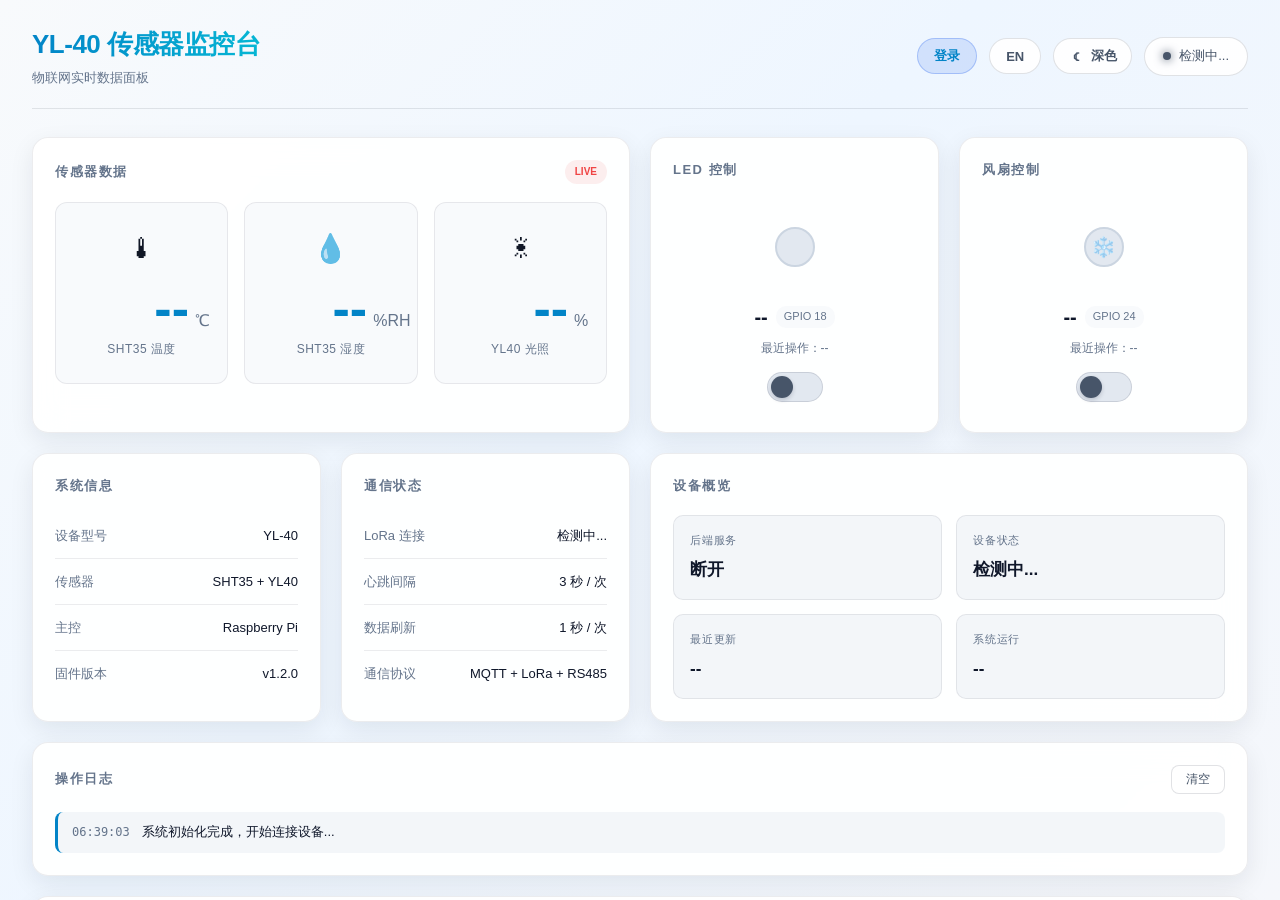
==== commit b3cbcf45: "2.9" ====
--- a/frontend/index.html
+++ b/frontend/index.html
@@ -5,7 +5,7 @@
     <meta name="viewport" content="width=device-width, initial-scale=1.0">
     <title>YL40 监控台</title>
     <link rel="icon" href="favicon.svg" type="image/svg+xml">
-    <link rel="stylesheet" href="style.css?v=20260607-metric-static">
+    <link rel="stylesheet" href="style.css?v=20260607-realtime-pulse">
 </head>
 <body>
     <div class="container">
@@ -34,7 +34,7 @@
 
         <main class="dashboard-grid">
             <!-- 第一行：传感器(2列) + LED(1列) + 风扇(1列) -->
-            <section class="card card-col-2">
+            <section class="card card-col-2" id="sensor-card">
                 <div class="card-header">
                     <h2 data-i18n="sensorData">传感器数据</h2>
                     <span class="live-badge">LIVE</span>
@@ -292,6 +292,6 @@
         </div>
     </div>
 
-    <script src="app.js?v=20260607-i18n"></script>
+    <script src="app.js?v=20260607-realtime-pulse"></script>
 </body>
 </html>
--- a/frontend/style.css
+++ b/frontend/style.css
@@ -268,6 +268,25 @@
     box-shadow: 0 0 10px currentColor;
 }
 
+.device-badge.status-tick .badge-dot {
+    animation: statusTick 520ms ease-out;
+}
+
+@keyframes statusTick {
+    0% {
+        transform: scale(1);
+        box-shadow: 0 0 10px currentColor;
+    }
+    42% {
+        transform: scale(1.45);
+        box-shadow: 0 0 18px currentColor;
+    }
+    100% {
+        transform: scale(1);
+        box-shadow: 0 0 10px currentColor;
+    }
+}
+
 /* ========== Grid Layout ========== */
 .dashboard-grid {
     display: grid;
@@ -304,6 +323,25 @@
     border-color: var(--accent-hover-border);
     box-shadow: var(--shadow-card-hover);
     transform: translateY(-2px);
+}
+
+.card.realtime-tick {
+    animation: cardRealtimeTick 620ms ease-out;
+}
+
+@keyframes cardRealtimeTick {
+    0% {
+        border-color: var(--border-soft);
+        box-shadow: var(--shadow-card);
+    }
+    36% {
+        border-color: var(--accent-border);
+        box-shadow: 0 0 0 1px var(--accent-soft), var(--shadow-card);
+    }
+    100% {
+        border-color: var(--border-soft);
+        box-shadow: var(--shadow-card);
+    }
 }
 
 .card-header {
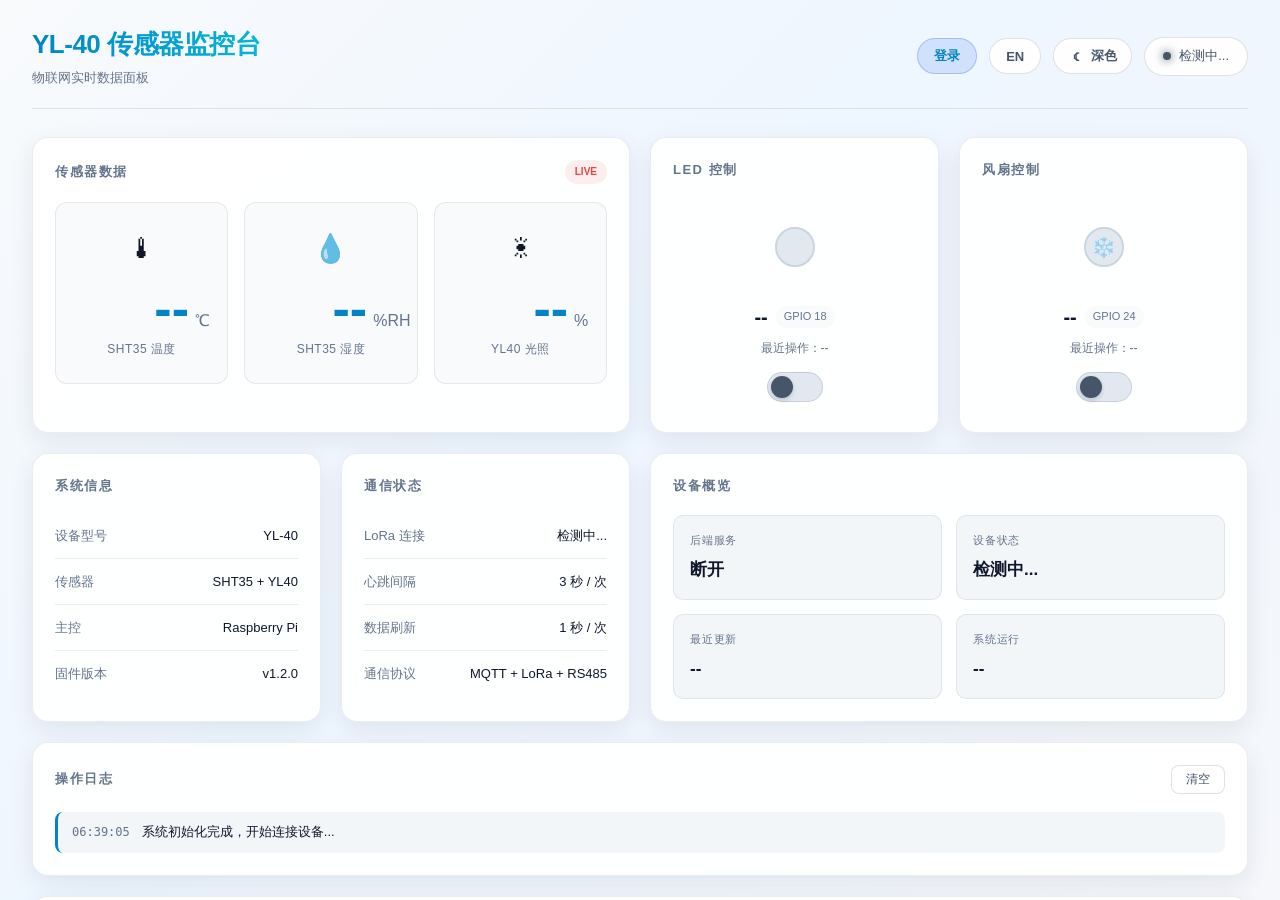
==== commit b0f2051e: "2.91" ====
--- a/frontend/index.html
+++ b/frontend/index.html
@@ -5,7 +5,7 @@
     <meta name="viewport" content="width=device-width, initial-scale=1.0">
     <title>YL40 监控台</title>
     <link rel="icon" href="favicon.svg" type="image/svg+xml">
-    <link rel="stylesheet" href="style.css?v=20260607-realtime-pulse">
+    <link rel="stylesheet" href="style.css?v=20260607-metric-static">
 </head>
 <body>
     <div class="container">
@@ -34,7 +34,7 @@
 
         <main class="dashboard-grid">
             <!-- 第一行：传感器(2列) + LED(1列) + 风扇(1列) -->
-            <section class="card card-col-2" id="sensor-card">
+            <section class="card card-col-2">
                 <div class="card-header">
                     <h2 data-i18n="sensorData">传感器数据</h2>
                     <span class="live-badge">LIVE</span>
@@ -292,6 +292,6 @@
         </div>
     </div>
 
-    <script src="app.js?v=20260607-realtime-pulse"></script>
+    <script src="app.js?v=20260607-i18n"></script>
 </body>
 </html>
--- a/frontend/style.css
+++ b/frontend/style.css
@@ -268,25 +268,6 @@
     box-shadow: 0 0 10px currentColor;
 }
 
-.device-badge.status-tick .badge-dot {
-    animation: statusTick 520ms ease-out;
-}
-
-@keyframes statusTick {
-    0% {
-        transform: scale(1);
-        box-shadow: 0 0 10px currentColor;
-    }
-    42% {
-        transform: scale(1.45);
-        box-shadow: 0 0 18px currentColor;
-    }
-    100% {
-        transform: scale(1);
-        box-shadow: 0 0 10px currentColor;
-    }
-}
-
 /* ========== Grid Layout ========== */
 .dashboard-grid {
     display: grid;
@@ -323,25 +304,6 @@
     border-color: var(--accent-hover-border);
     box-shadow: var(--shadow-card-hover);
     transform: translateY(-2px);
-}
-
-.card.realtime-tick {
-    animation: cardRealtimeTick 620ms ease-out;
-}
-
-@keyframes cardRealtimeTick {
-    0% {
-        border-color: var(--border-soft);
-        box-shadow: var(--shadow-card);
-    }
-    36% {
-        border-color: var(--accent-border);
-        box-shadow: 0 0 0 1px var(--accent-soft), var(--shadow-card);
-    }
-    100% {
-        border-color: var(--border-soft);
-        box-shadow: var(--shadow-card);
-    }
 }
 
 .card-header {
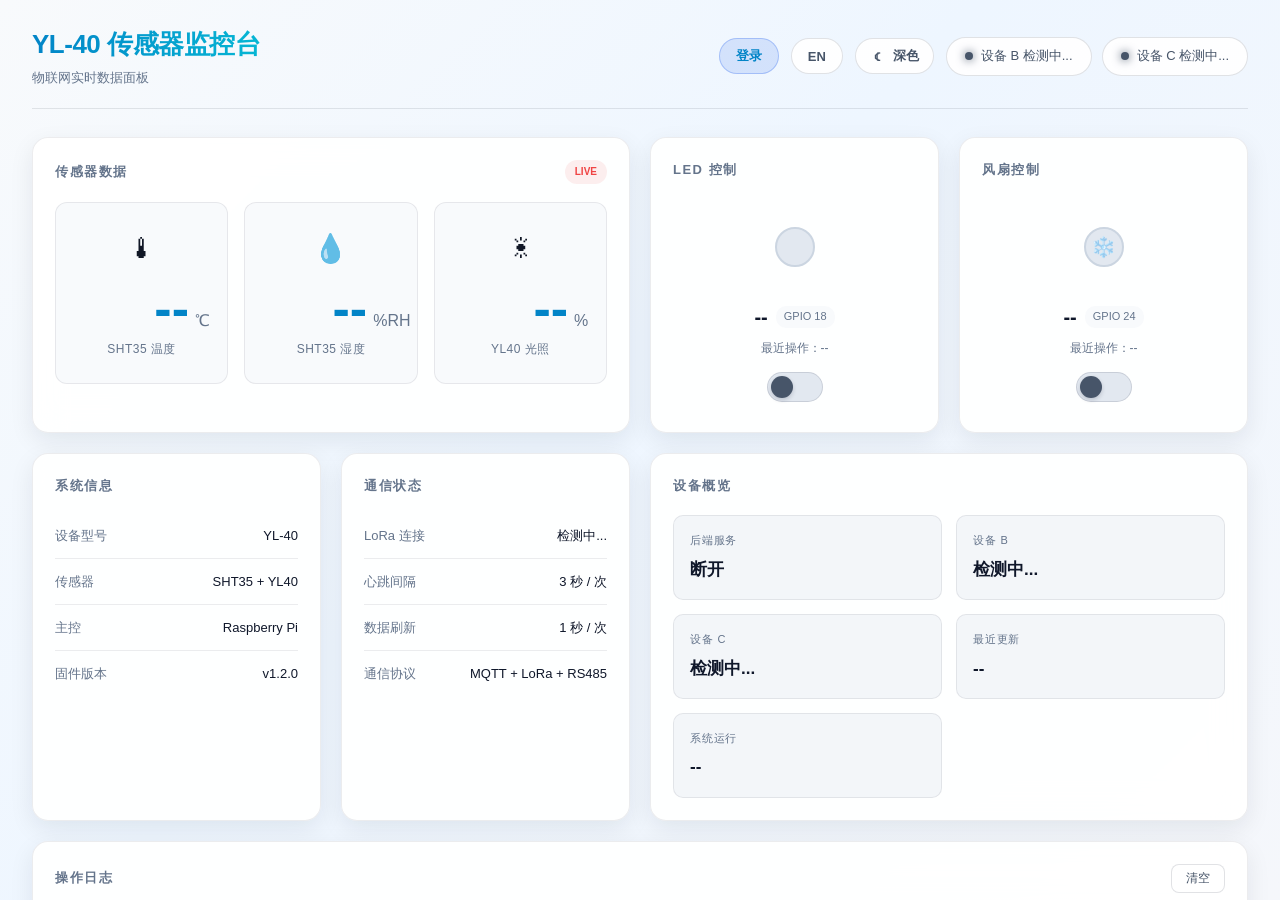
==== commit adad497c: "2.911" ====
--- a/frontend/index.html
+++ b/frontend/index.html
@@ -5,7 +5,7 @@
     <meta name="viewport" content="width=device-width, initial-scale=1.0">
     <title>YL40 监控台</title>
     <link rel="icon" href="favicon.svg" type="image/svg+xml">
-    <link rel="stylesheet" href="style.css?v=20260607-metric-static">
+    <link rel="stylesheet" href="style.css?v=20260607-device-bc-noise">
 </head>
 <body>
     <div class="container">
@@ -25,9 +25,15 @@
                     <span class="theme-icon" id="theme-icon">☀</span>
                     <span id="theme-label">浅色</span>
                 </button>
-                <div class="device-badge" id="device-badge">
-                    <span class="badge-dot"></span>
-                    <span id="device-status">检测中...</span>
+                <div class="device-badges">
+                    <div class="device-badge" id="device-b-badge">
+                        <span class="badge-dot"></span>
+                        <span id="device-b-status" data-i18n="deviceBChecking">设备 B 检测中...</span>
+                    </div>
+                    <div class="device-badge" id="device-c-badge">
+                        <span class="badge-dot"></span>
+                        <span id="device-c-status" data-i18n="deviceCChecking">设备 C 检测中...</span>
+                    </div>
                 </div>
             </div>
         </header>
@@ -176,8 +182,12 @@
                         <span class="overview-value" id="backend-status">连接中...</span>
                     </div>
                     <div class="overview-item">
-                        <span class="overview-label" data-i18n="deviceState">设备状态</span>
-                        <span class="overview-value" id="overview-device-status">检测中...</span>
+                        <span class="overview-label" data-i18n="deviceB">设备 B</span>
+                        <span class="overview-value" id="overview-device-b-status">检测中...</span>
+                    </div>
+                    <div class="overview-item">
+                        <span class="overview-label" data-i18n="deviceC">设备 C</span>
+                        <span class="overview-value" id="overview-device-c-status">检测中...</span>
                     </div>
                     <div class="overview-item">
                         <span class="overview-label" data-i18n="lastUpdate">最近更新</span>
@@ -292,6 +302,6 @@
         </div>
     </div>
 
-    <script src="app.js?v=20260607-i18n"></script>
+    <script src="app.js?v=20260607-device-bc-noise"></script>
 </body>
 </html>
--- a/frontend/style.css
+++ b/frontend/style.css
@@ -234,6 +234,13 @@
     line-height: 1;
 }
 
+.device-badges {
+    display: flex;
+    align-items: center;
+    gap: 10px;
+    flex-wrap: wrap;
+}
+
 .device-badge {
     display: flex;
     align-items: center;
@@ -351,13 +358,6 @@
     border: 1px solid var(--border-soft);
 }
 
-.metric-box,
-.metric-box * {
-    animation: none !important;
-    transition: none !important;
-    transform: none !important;
-}
-
 .metric-icon {
     font-size: 28px;
     margin-bottom: 10px;
@@ -381,6 +381,19 @@
     color: var(--accent);
     line-height: 1;
     font-variant-numeric: tabular-nums;
+}
+
+body.sensor-live .metric-value {
+    animation: sensorValueBreath 2s ease-in-out infinite;
+}
+
+@keyframes sensorValueBreath {
+    0%, 100% {
+        text-shadow: 0 0 0 rgba(56, 189, 248, 0);
+    }
+    50% {
+        text-shadow: 0 0 16px var(--accent-glow);
+    }
 }
 
 .metric-unit {
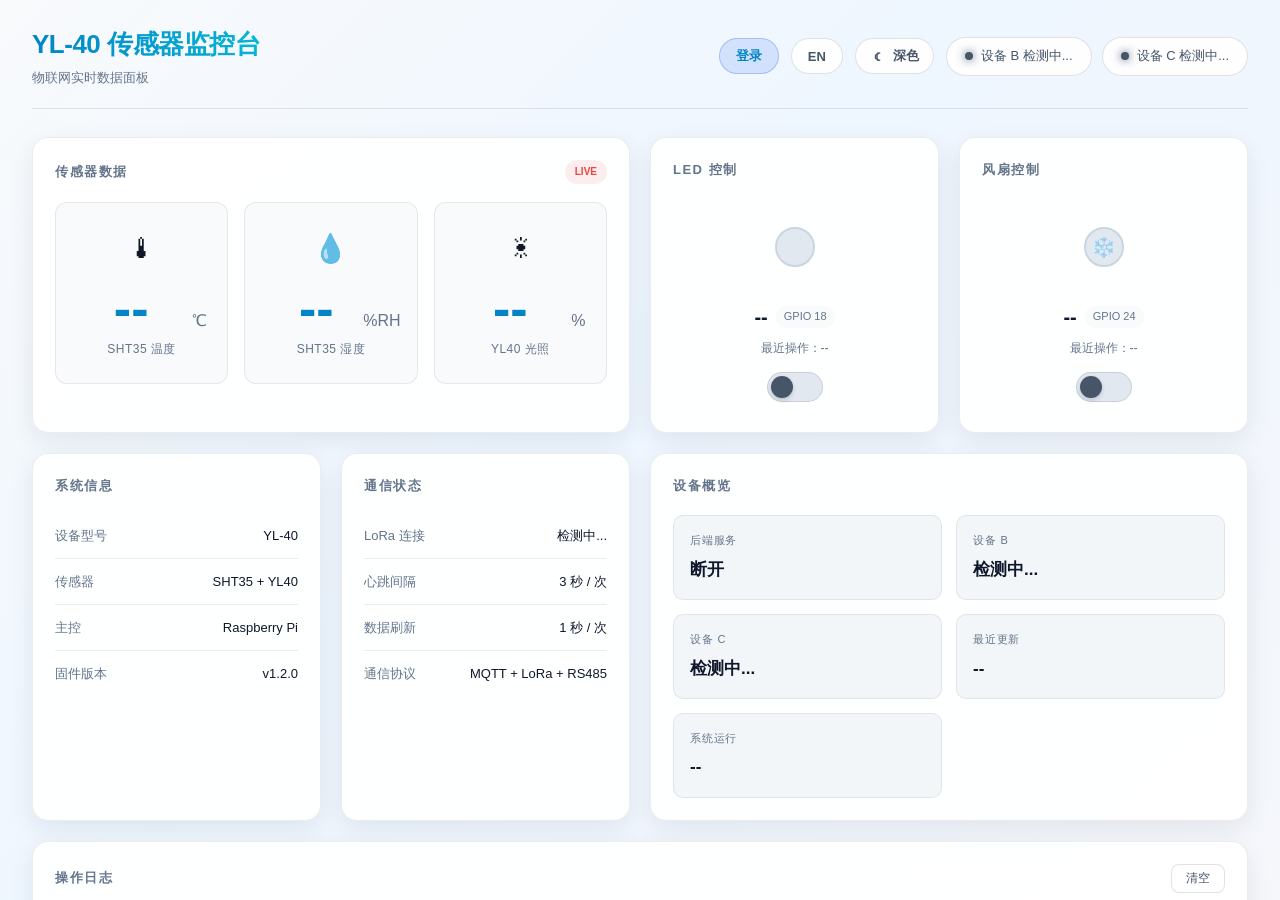
==== commit 07263ff6: "2.919" ====
--- a/frontend/index.html
+++ b/frontend/index.html
@@ -5,7 +5,7 @@
     <meta name="viewport" content="width=device-width, initial-scale=1.0">
     <title>YL40 监控台</title>
     <link rel="icon" href="favicon.svg" type="image/svg+xml">
-    <link rel="stylesheet" href="style.css?v=20260607-device-bc-noise">
+    <link rel="stylesheet" href="style.css?v=20260608-metric-align-breath">
 </head>
 <body>
     <div class="container">
--- a/frontend/style.css
+++ b/frontend/style.css
@@ -365,22 +365,24 @@
 }
 
 .metric-data {
-    display: flex;
+    display: grid;
+    grid-template-columns: minmax(3.8ch, auto) auto;
     justify-content: center;
     align-items: baseline;
-    gap: 6px;
+    column-gap: 6px;
     margin-bottom: 6px;
 }
 
 .metric-value {
     display: inline-block;
-    min-width: 4ch;
-    text-align: right;
+    min-width: 3.8ch;
+    text-align: center;
     font-size: 52px;
     font-weight: 700;
     color: var(--accent);
     line-height: 1;
     font-variant-numeric: tabular-nums;
+    will-change: text-shadow, color;
 }
 
 body.sensor-live .metric-value {
@@ -389,10 +391,14 @@
 
 @keyframes sensorValueBreath {
     0%, 100% {
+        color: var(--accent);
         text-shadow: 0 0 0 rgba(56, 189, 248, 0);
     }
     50% {
-        text-shadow: 0 0 16px var(--accent-glow);
+        color: var(--accent-strong);
+        text-shadow:
+            0 0 12px var(--accent-glow),
+            0 0 28px var(--accent-glow-soft);
     }
 }
 
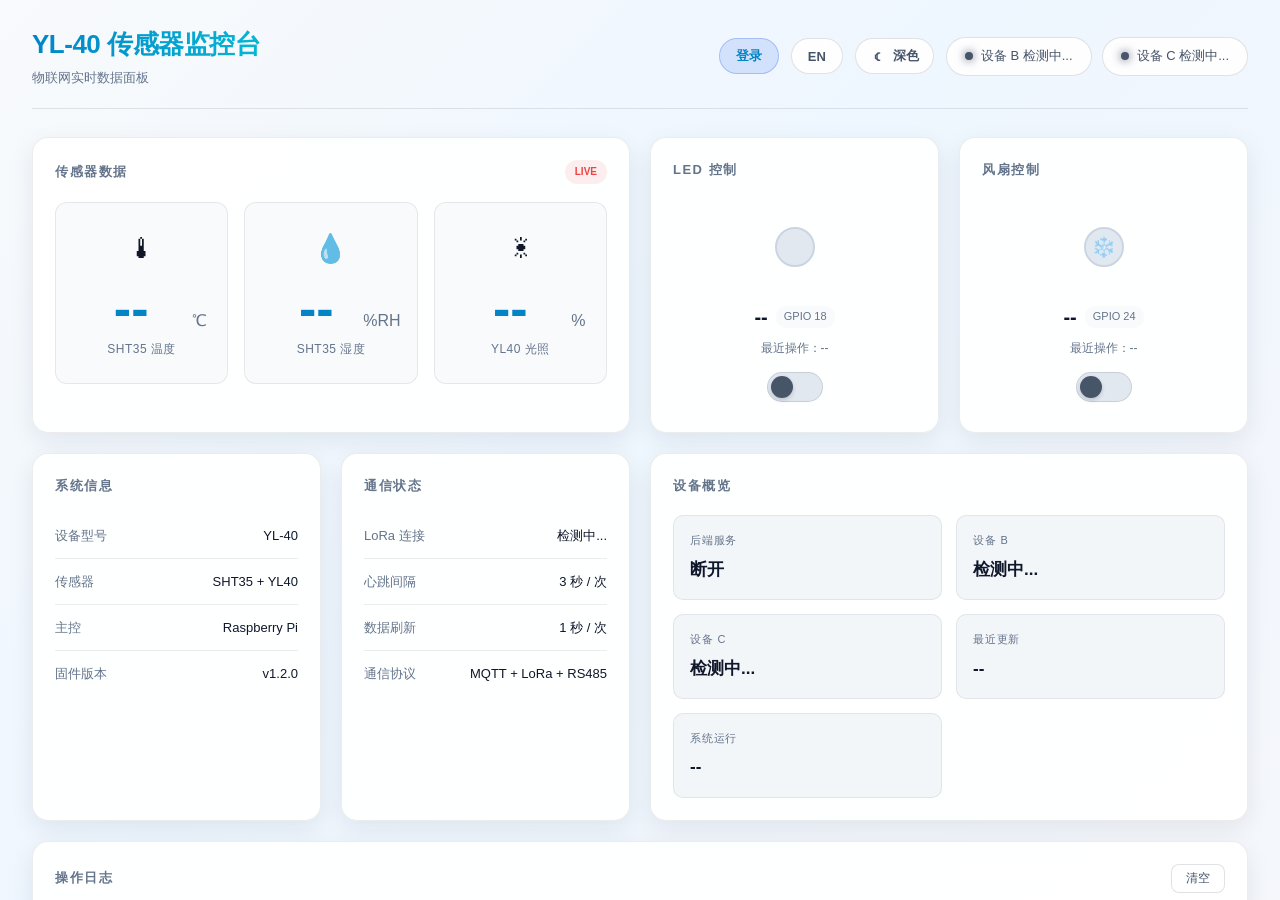
==== commit 425ce352: "2.922" ====
--- a/frontend/index.html
+++ b/frontend/index.html
@@ -5,7 +5,7 @@
     <meta name="viewport" content="width=device-width, initial-scale=1.0">
     <title>YL40 监控台</title>
     <link rel="icon" href="favicon.svg" type="image/svg+xml">
-    <link rel="stylesheet" href="style.css?v=20260608-metric-align-breath">
+    <link rel="stylesheet" href="style.css?v=20260610-switch-sync-smooth">
 </head>
 <body>
     <div class="container">
@@ -302,6 +302,6 @@
         </div>
     </div>
 
-    <script src="app.js?v=20260607-device-bc-noise"></script>
+    <script src="app.js?v=20260610-switch-sync-smooth"></script>
 </body>
 </html>
--- a/frontend/style.css
+++ b/frontend/style.css
@@ -553,6 +553,7 @@
     display: inline-block;
     width: 56px;
     height: 30px;
+    border-radius: 30px;
 }
 
 .switch input {
@@ -569,7 +570,10 @@
     right: 0;
     bottom: 0;
     background-color: var(--control-bg);
-    transition: .3s;
+    transition:
+        background-color 0.24s ease,
+        border-color 0.24s ease,
+        box-shadow 0.24s ease;
     border-radius: 30px;
     border: 1px solid var(--border-mid);
 }
@@ -582,9 +586,13 @@
     left: 3px;
     bottom: 3px;
     background-color: var(--text-soft);
-    transition: .3s;
+    transition:
+        transform 0.28s cubic-bezier(0.22, 1, 0.36, 1),
+        background-color 0.2s ease,
+        box-shadow 0.2s ease;
     border-radius: 50%;
     box-shadow: 0 2px 4px var(--knob-shadow);
+    will-change: transform;
 }
 
 input:checked + .slider {
@@ -598,9 +606,26 @@
     box-shadow: 0 0 12px var(--accent-strong);
 }
 
+.switch.synced .slider {
+    animation: switchSyncedPulse 0.45s ease-out;
+}
+
+@keyframes switchSyncedPulse {
+    0% {
+        box-shadow: 0 0 0 0 var(--accent-glow-soft);
+    }
+    45% {
+        box-shadow: 0 0 0 7px var(--accent-glow-soft), 0 0 18px var(--accent-glow);
+    }
+    100% {
+        box-shadow: 0 0 0 0 rgba(56, 189, 248, 0);
+    }
+}
+
 input:disabled + .slider {
     background-color: var(--panel-bg-soft);
     cursor: not-allowed;
+    box-shadow: none;
 }
 
 input:disabled + .slider:before {
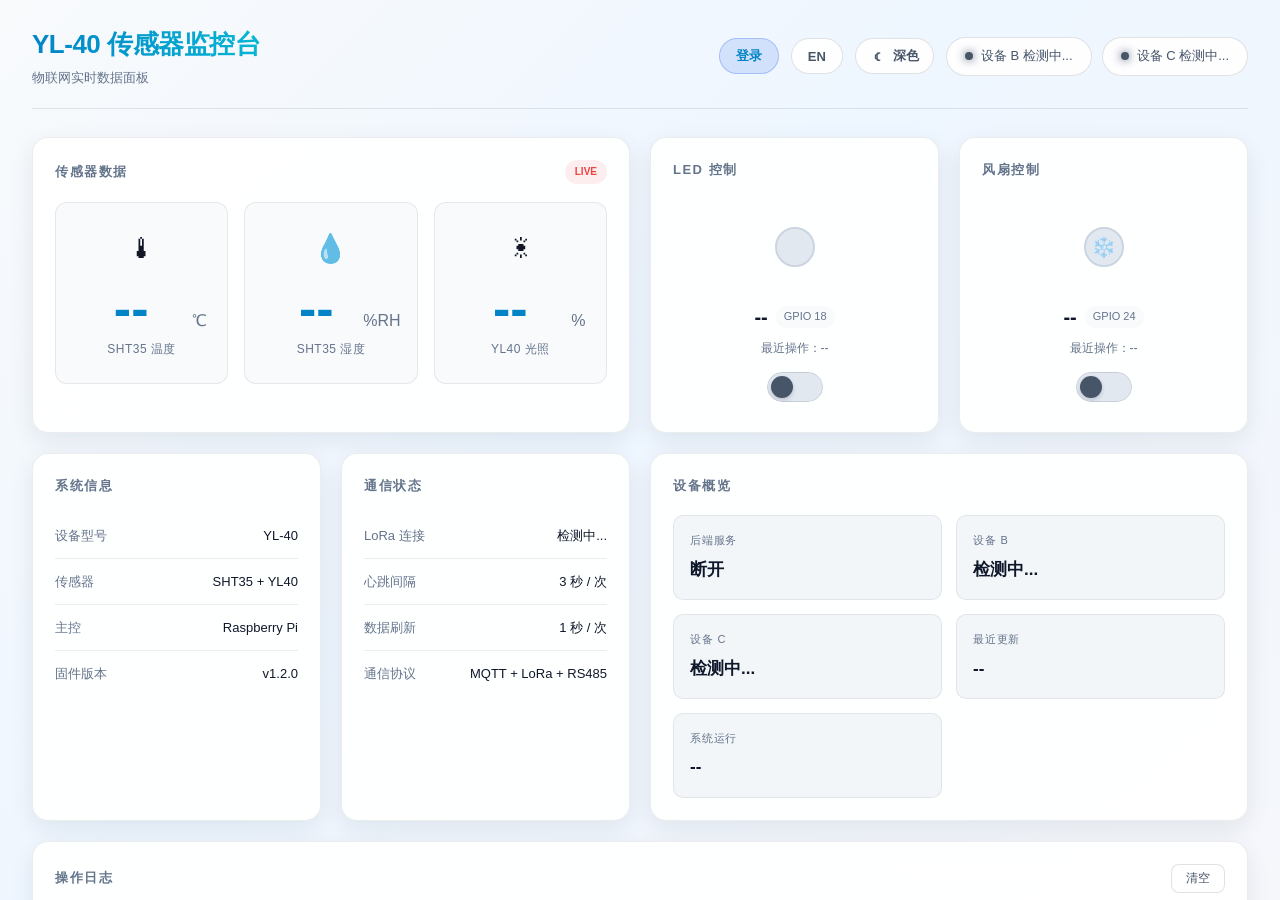
==== commit aaea383e: "2.98" ====
--- a/frontend/index.html
+++ b/frontend/index.html
@@ -5,7 +5,7 @@
     <meta name="viewport" content="width=device-width, initial-scale=1.0">
     <title>YL40 监控台</title>
     <link rel="icon" href="favicon.svg" type="image/svg+xml">
-    <link rel="stylesheet" href="style.css?v=20260610-switch-sync-smooth">
+    <link rel="stylesheet" href="style.css?v=20260610-switch-sync-smoother">
 </head>
 <body>
     <div class="container">
@@ -302,6 +302,6 @@
         </div>
     </div>
 
-    <script src="app.js?v=20260610-switch-sync-smooth"></script>
+    <script src="app.js?v=20260610-switch-sync-smoother"></script>
 </body>
 </html>
--- a/frontend/style.css
+++ b/frontend/style.css
@@ -554,6 +554,20 @@
     width: 56px;
     height: 30px;
     border-radius: 30px;
+    contain: layout paint;
+}
+
+.switch::after {
+    content: "";
+    position: absolute;
+    inset: -5px;
+    border-radius: 999px;
+    background: var(--accent-glow-soft);
+    opacity: 0;
+    transform: scale(0.94);
+    pointer-events: none;
+    z-index: 0;
+    will-change: opacity, transform;
 }
 
 .switch input {
@@ -572,10 +586,10 @@
     background-color: var(--control-bg);
     transition:
         background-color 0.24s ease,
-        border-color 0.24s ease,
-        box-shadow 0.24s ease;
+        border-color 0.24s ease;
     border-radius: 30px;
     border: 1px solid var(--border-mid);
+    z-index: 1;
 }
 
 .slider:before {
@@ -588,8 +602,7 @@
     background-color: var(--text-soft);
     transition:
         transform 0.28s cubic-bezier(0.22, 1, 0.36, 1),
-        background-color 0.2s ease,
-        box-shadow 0.2s ease;
+        background-color 0.2s ease;
     border-radius: 50%;
     box-shadow: 0 2px 4px var(--knob-shadow);
     will-change: transform;
@@ -606,19 +619,22 @@
     box-shadow: 0 0 12px var(--accent-strong);
 }
 
-.switch.synced .slider {
+.switch.synced::after {
     animation: switchSyncedPulse 0.45s ease-out;
 }
 
 @keyframes switchSyncedPulse {
     0% {
-        box-shadow: 0 0 0 0 var(--accent-glow-soft);
+        opacity: 0;
+        transform: scale(0.94);
     }
     45% {
-        box-shadow: 0 0 0 7px var(--accent-glow-soft), 0 0 18px var(--accent-glow);
+        opacity: 1;
+        transform: scale(1.08);
     }
     100% {
-        box-shadow: 0 0 0 0 rgba(56, 189, 248, 0);
+        opacity: 0;
+        transform: scale(1.14);
     }
 }
 
